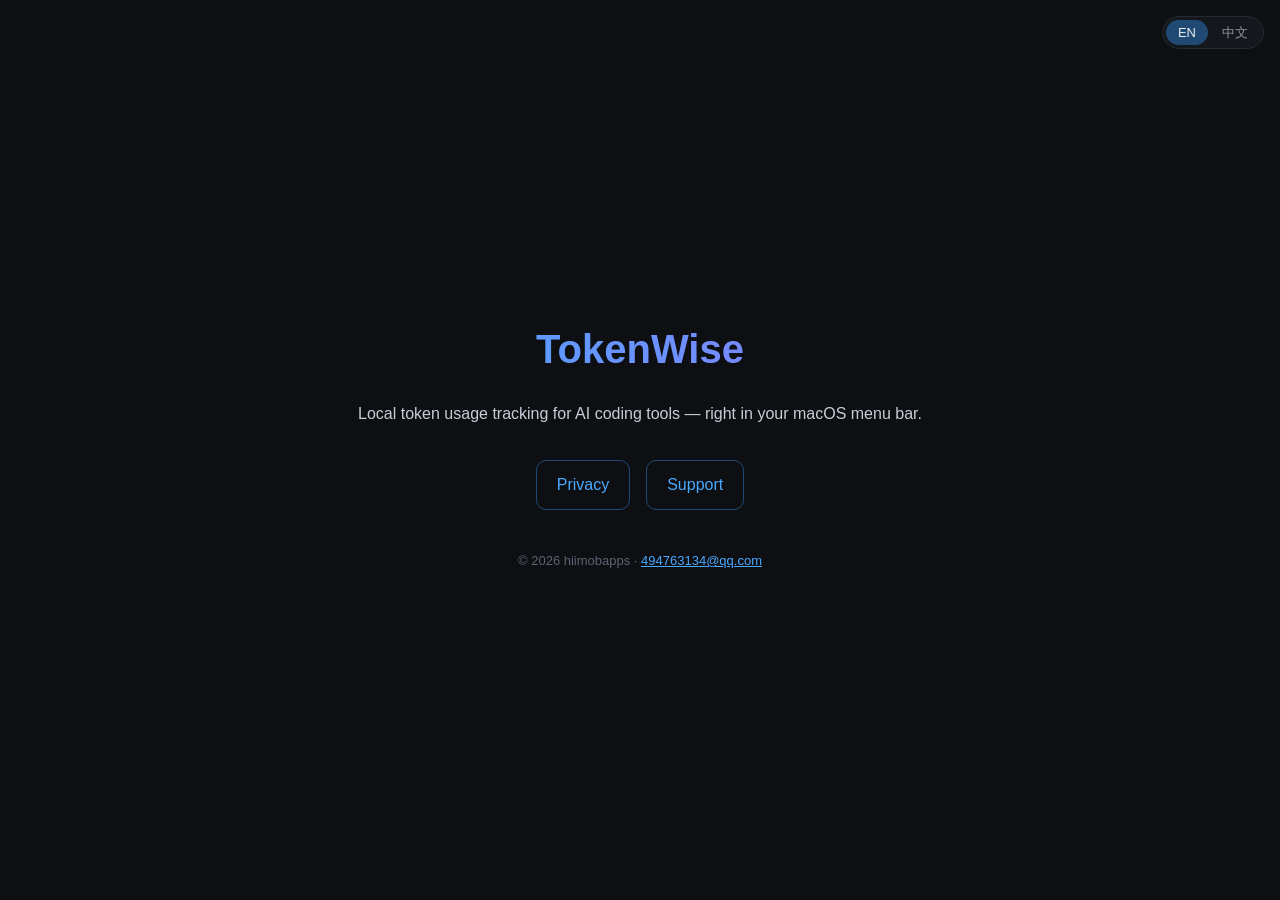
==== index.html @ 16d8dbb7 "Initial site: TokenWise landing, privacy & support (EN default, zh/en toggle) Static pages with a cl" ====
<!doctype html>
<html lang="en" data-lang="en">
<head>
<meta charset="utf-8">
<meta name="viewport" content="width=device-width, initial-scale=1">
<title>TokenWise</title>
<style>
:root{color-scheme:dark}
*{box-sizing:border-box}
body{margin:0;background:#0d0f12;color:#e6eaf0;font:16px/1.75 -apple-system,BlinkMacSystemFont,"PingFang SC","Segoe UI",Roboto,sans-serif;min-height:100vh;display:flex;align-items:center;justify-content:center}
.wrap{max-width:640px;padding:48px 24px;text-align:center}
h1{font-size:40px;margin:0 0 8px;background:linear-gradient(90deg,#4aa8ff,#8a7cff);-webkit-background-clip:text;background-clip:text;color:transparent}
p{color:#c7ced8}
.links{margin:32px 0 0;display:flex;gap:16px;justify-content:center;flex-wrap:wrap}
.links a{color:#4aa8ff;text-decoration:none;border:1px solid #204a73;border-radius:10px;padding:10px 20px}
.muted{margin-top:40px;color:#5b6472;font-size:13px}
a{color:#4aa8ff}
/* language switcher */
.langsw{position:fixed;top:16px;right:16px;display:flex;gap:2px;background:#14171c;border:1px solid #262b33;border-radius:999px;padding:3px;z-index:10}
.langsw button{appearance:none;-webkit-appearance:none;border:0;background:transparent;color:#8a94a3;font:inherit;font-size:13px;line-height:1;padding:6px 12px;border-radius:999px;cursor:pointer}
html[data-lang="en"] .lang-en,html[data-lang="zh"] .lang-zh{background:#204a73;color:#e6eaf0}
html[data-lang="en"] [data-lang-block="zh"],html[data-lang="zh"] [data-lang-block="en"]{display:none}
</style>
<script>try{var l=localStorage.getItem('tw-lang');if(l==='en'||l==='zh'){var e=document.documentElement;e.setAttribute('data-lang',l);e.setAttribute('lang',l==='zh'?'zh-CN':'en');var t=e.getAttribute(l==='zh'?'data-title-zh':'data-title-en');if(t)document.title=t;}}catch(e){}</script>
</head>
<body>
<div class="langsw" role="group" aria-label="Language / 语言">
<button type="button" class="lang-en" data-set-lang="en" aria-pressed="true">EN</button>
<button type="button" class="lang-zh" data-set-lang="zh" aria-pressed="false">中文</button>
</div>
<div class="wrap">
<h1>TokenWise</h1>

<div data-lang-block="en">
<p>Local token usage tracking for AI coding tools — right in your macOS menu bar.</p>
<div class="links">
<a href="privacy.html">Privacy</a>
<a href="support.html">Support</a>
</div>
</div>

<div data-lang-block="zh">
<p>本地统计 Claude Code / Codex / OpenCode / Gemini 的 token 用量，常驻菜单栏。隐私优先，绝不上传。</p>
<div class="links">
<a href="privacy.html">隐私政策</a>
<a href="support.html">支持</a>
</div>
</div>

<p class="muted">© 2026 hiimobapps · <a href="mailto:494763134@qq.com">494763134@qq.com</a></p>
</div>
<script>
(function(){
  var doc=document.documentElement;
  function apply(l,save){
    doc.setAttribute('data-lang',l);
    doc.setAttribute('lang',l==='zh'?'zh-CN':'en');
    var t=doc.getAttribute(l==='zh'?'data-title-zh':'data-title-en');
    if(t)document.title=t;
    var b=document.querySelectorAll('[data-set-lang]');
    for(var i=0;i<b.length;i++)b[i].setAttribute('aria-pressed',b[i].getAttribute('data-set-lang')===l?'true':'false');
    if(save){try{localStorage.setItem('tw-lang',l);}catch(e){}}
  }
  var b=document.querySelectorAll('[data-set-lang]');
  for(var i=0;i<b.length;i++)(function(x){x.addEventListener('click',function(){apply(x.getAttribute('data-set-lang'),true);});})(b[i]);
  apply(doc.getAttribute('data-lang')||'en',false);
})();
</script>
</body></html>
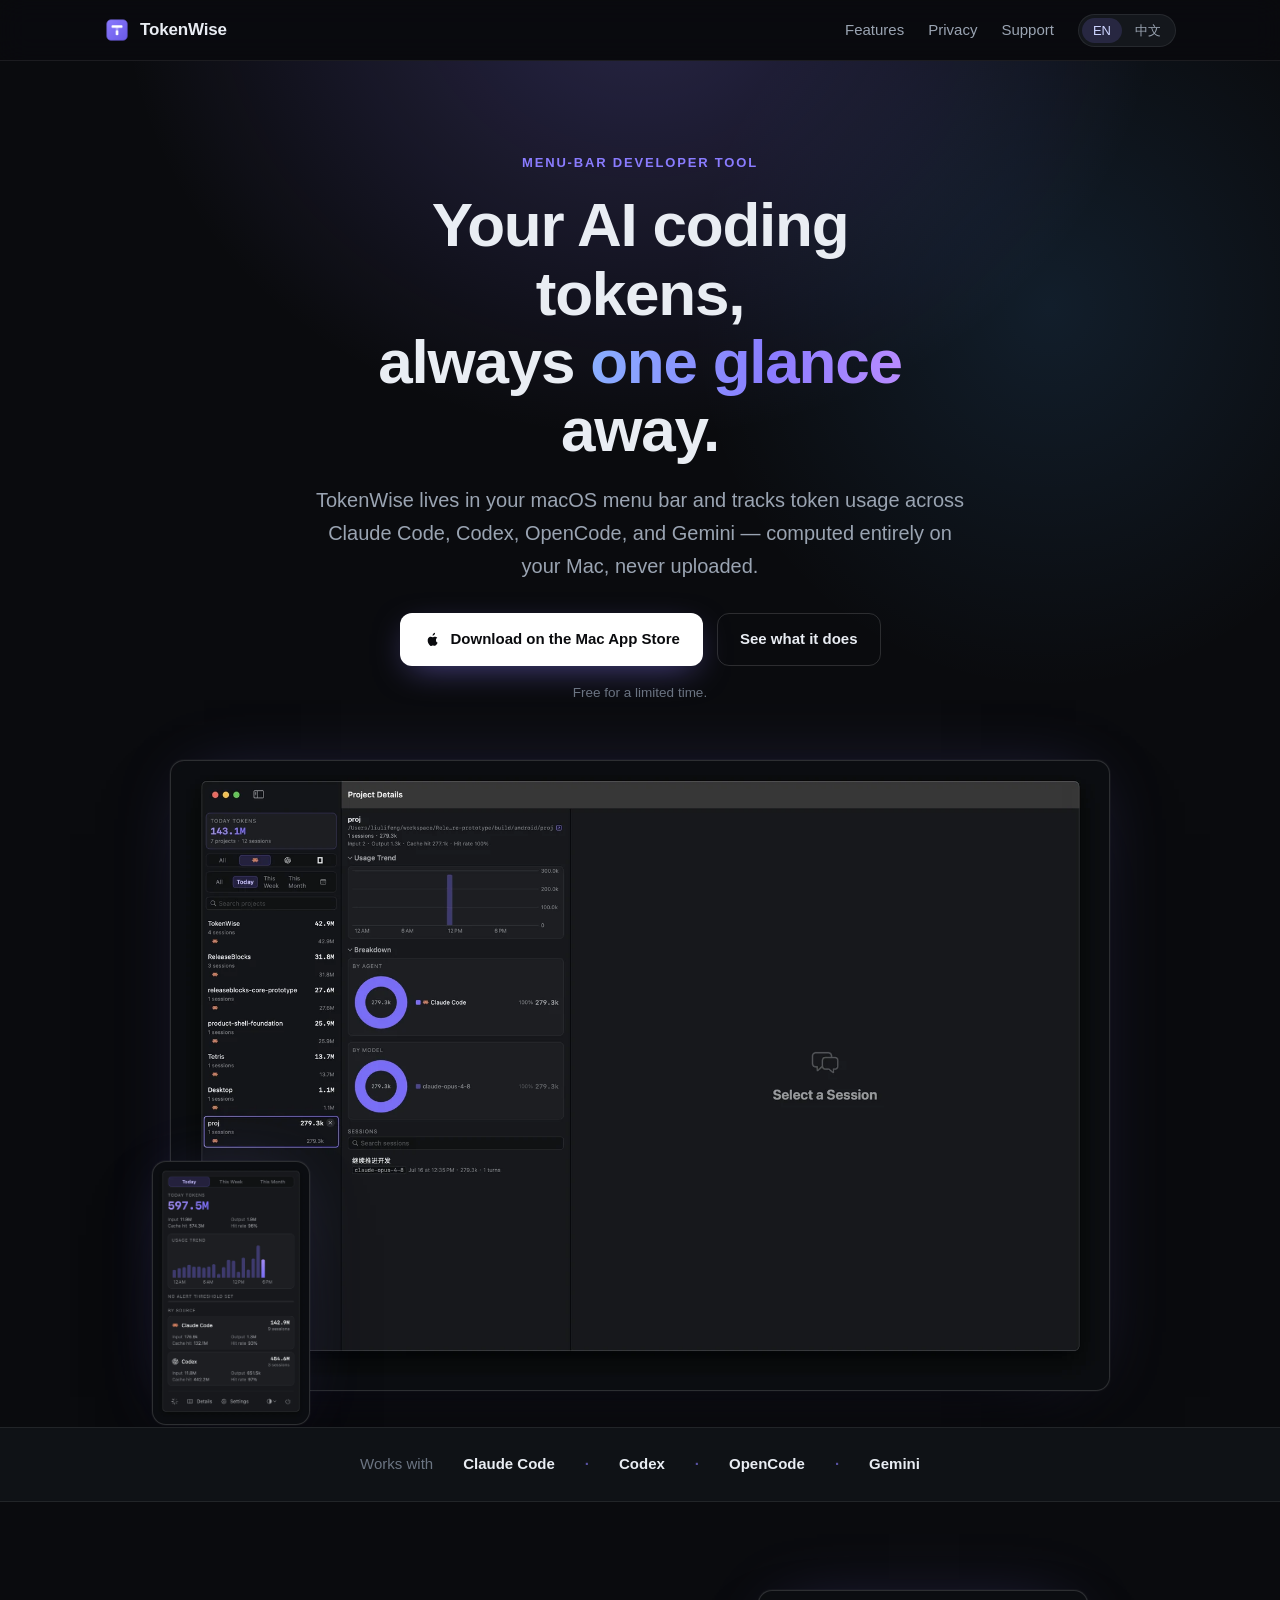
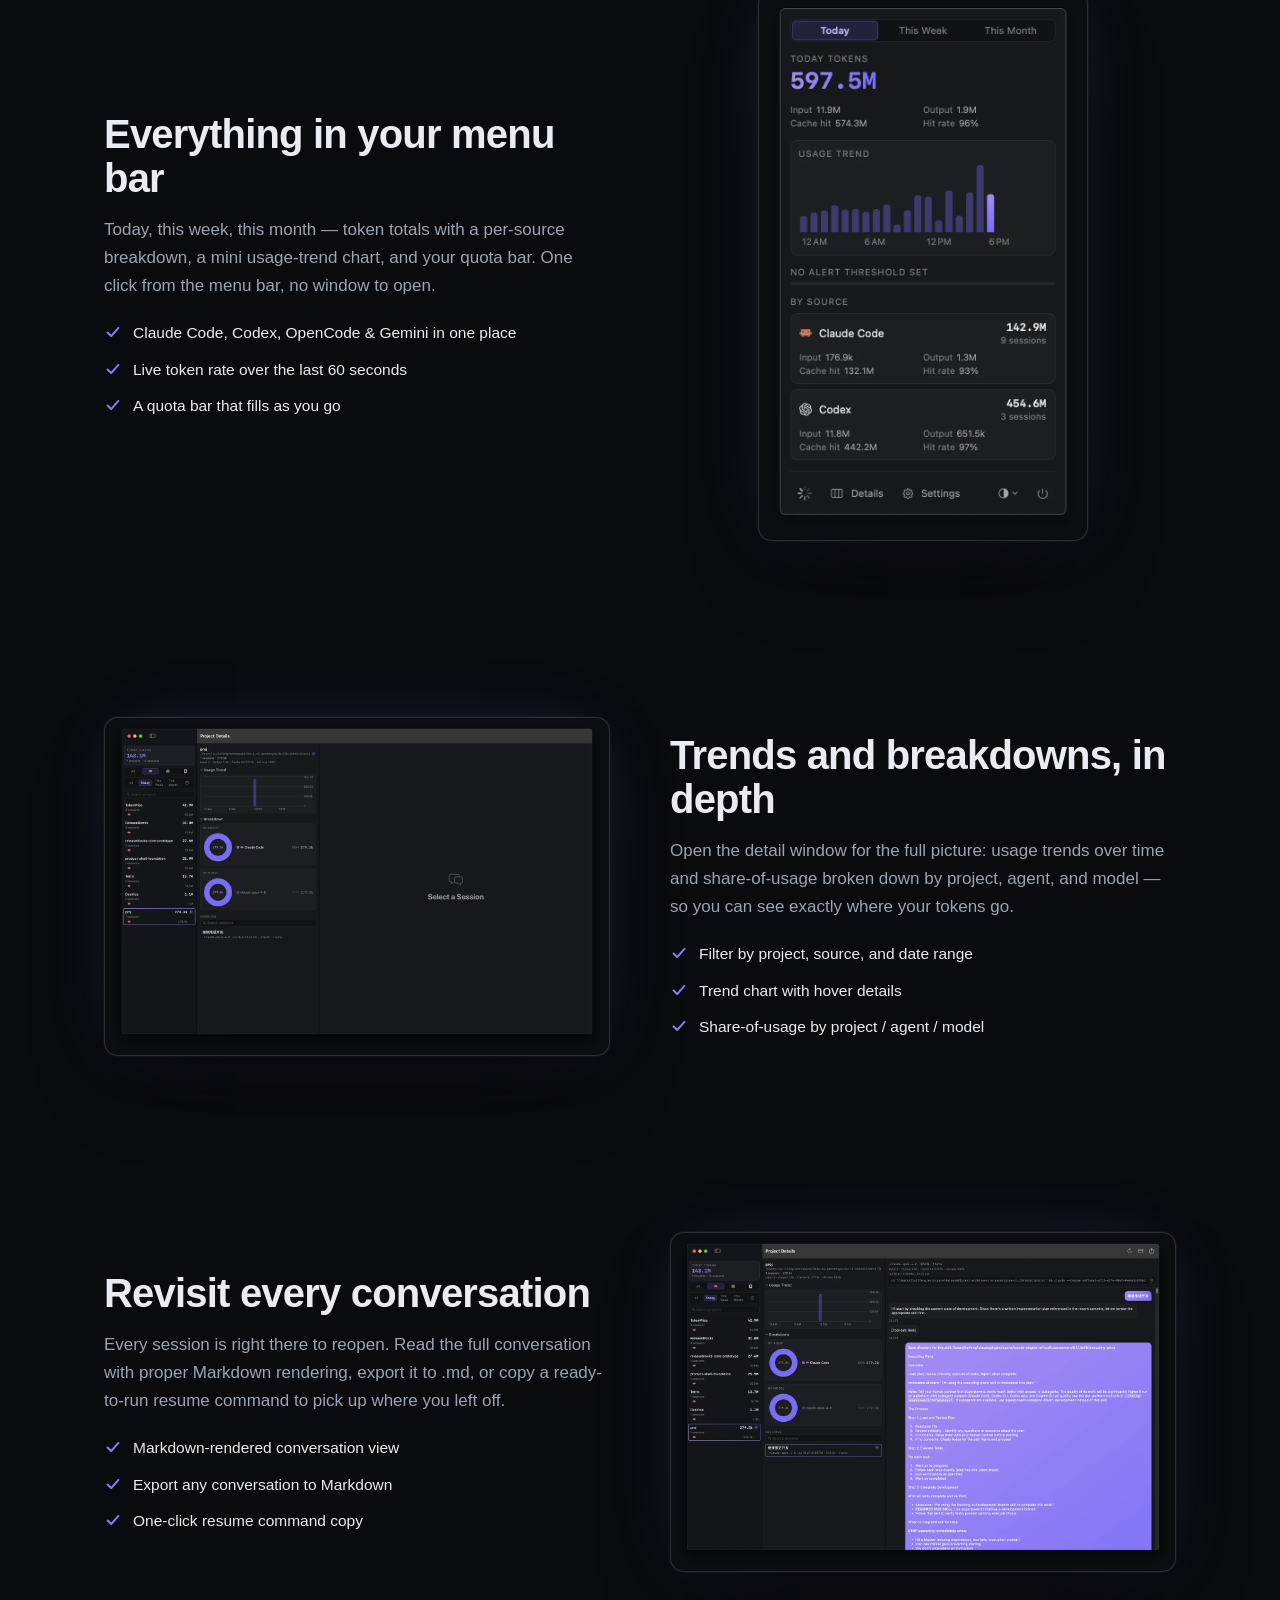
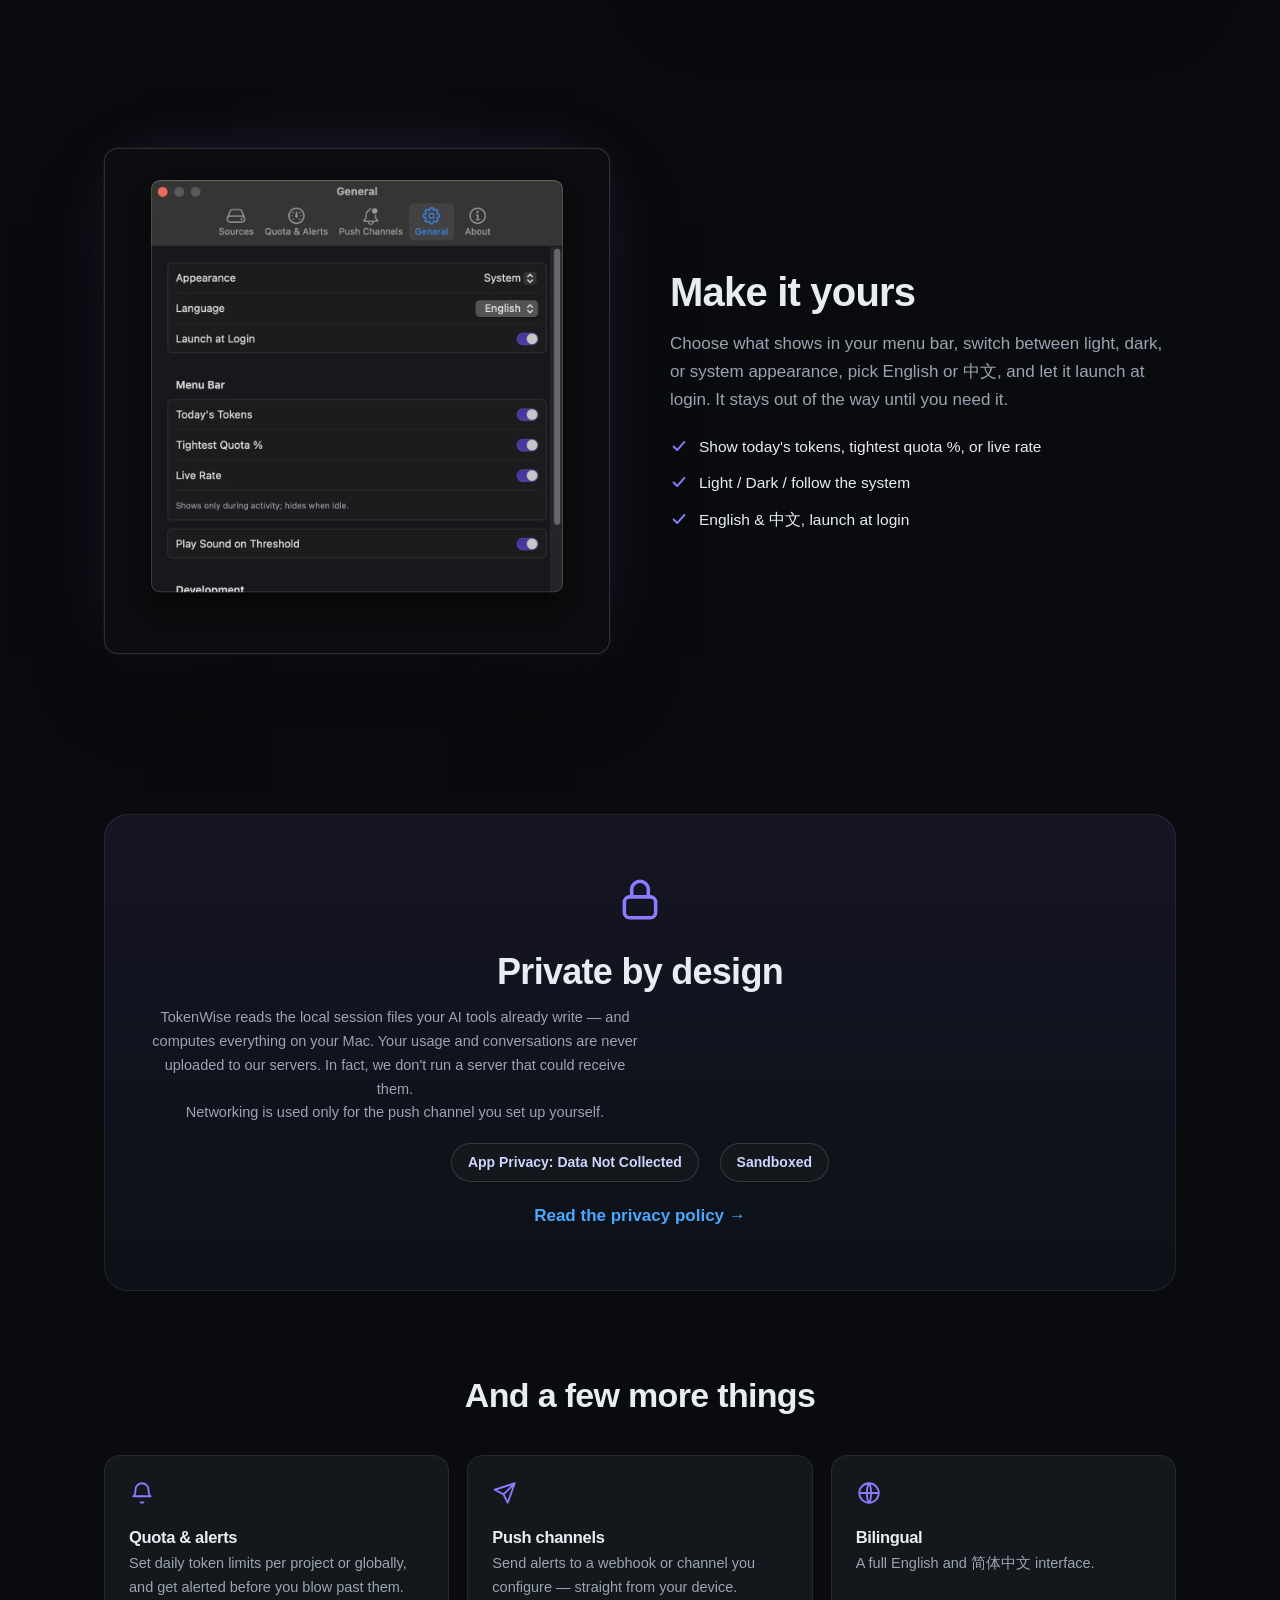
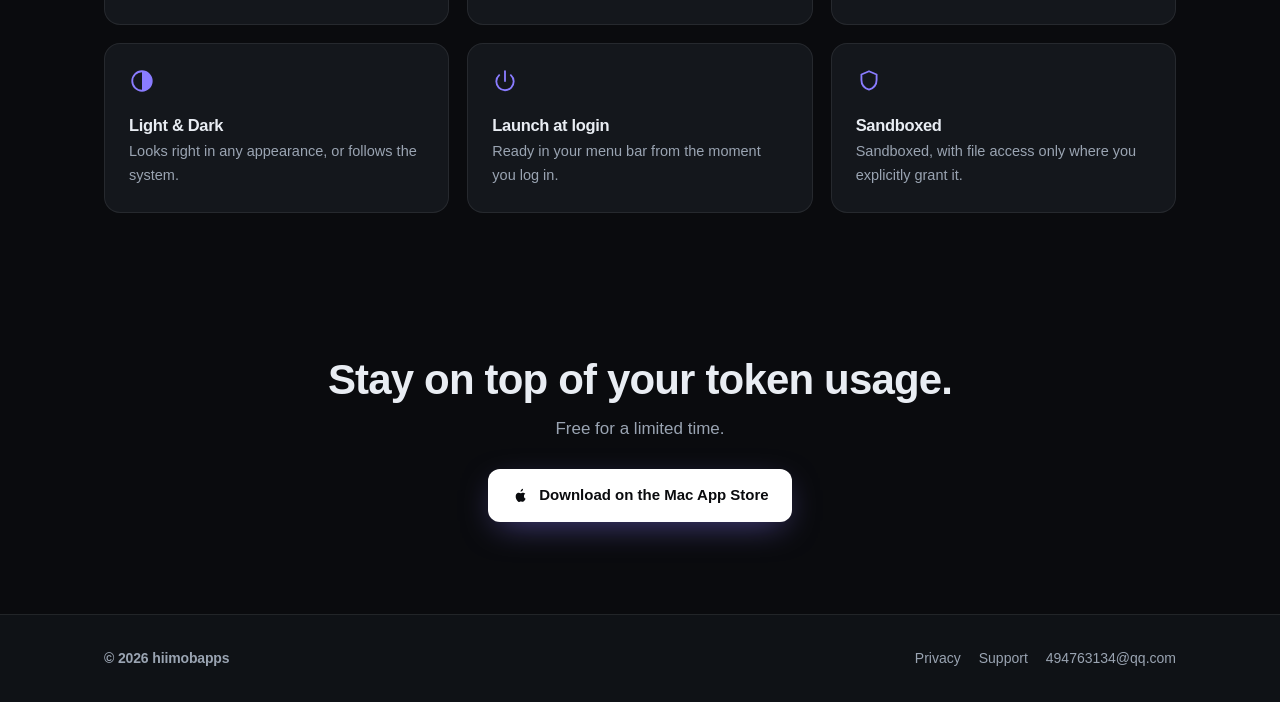
==== commit 5030b910: "Rebuild as a full product landing page - index.html: premium dark landing — hero with framed real sc" ====
--- a/index.html
+++ b/index.html
@@ -1,69 +1,220 @@
 <!doctype html>
-<html lang="en" data-lang="en">
+<html lang="en" data-lang="en"
+  data-title-en="TokenWise — AI coding token usage, in your menu bar"
+  data-title-zh="TokenWise — 菜单栏里的 AI 编程用量统计">
 <head>
 <meta charset="utf-8">
 <meta name="viewport" content="width=device-width, initial-scale=1">
-<title>TokenWise</title>
-<style>
-:root{color-scheme:dark}
-*{box-sizing:border-box}
-body{margin:0;background:#0d0f12;color:#e6eaf0;font:16px/1.75 -apple-system,BlinkMacSystemFont,"PingFang SC","Segoe UI",Roboto,sans-serif;min-height:100vh;display:flex;align-items:center;justify-content:center}
-.wrap{max-width:640px;padding:48px 24px;text-align:center}
-h1{font-size:40px;margin:0 0 8px;background:linear-gradient(90deg,#4aa8ff,#8a7cff);-webkit-background-clip:text;background-clip:text;color:transparent}
-p{color:#c7ced8}
-.links{margin:32px 0 0;display:flex;gap:16px;justify-content:center;flex-wrap:wrap}
-.links a{color:#4aa8ff;text-decoration:none;border:1px solid #204a73;border-radius:10px;padding:10px 20px}
-.muted{margin-top:40px;color:#5b6472;font-size:13px}
-a{color:#4aa8ff}
-/* language switcher */
-.langsw{position:fixed;top:16px;right:16px;display:flex;gap:2px;background:#14171c;border:1px solid #262b33;border-radius:999px;padding:3px;z-index:10}
-.langsw button{appearance:none;-webkit-appearance:none;border:0;background:transparent;color:#8a94a3;font:inherit;font-size:13px;line-height:1;padding:6px 12px;border-radius:999px;cursor:pointer}
-html[data-lang="en"] .lang-en,html[data-lang="zh"] .lang-zh{background:#204a73;color:#e6eaf0}
-html[data-lang="en"] [data-lang-block="zh"],html[data-lang="zh"] [data-lang-block="en"]{display:none}
-</style>
+<title>TokenWise — AI coding token usage, in your menu bar</title>
+<meta name="description" content="TokenWise is a macOS menu-bar tool that tracks token usage across Claude Code, Codex, OpenCode, and Gemini — computed locally, never uploaded.">
+<link rel="icon" href="assets/favicon.png" type="image/png">
+<meta property="og:type" content="website">
+<meta property="og:title" content="TokenWise — AI coding token usage, in your menu bar">
+<meta property="og:description" content="Track token usage across Claude Code, Codex, OpenCode & Gemini, right in your macOS menu bar. Computed locally, never uploaded.">
+<meta property="og:url" content="https://glzlaohuai.github.io/tokenwise-site/">
+<meta property="og:image" content="https://glzlaohuai.github.io/tokenwise-site/assets/og.png">
+<meta name="twitter:card" content="summary_large_image">
+<link rel="stylesheet" href="assets/styles.css">
 <script>try{var l=localStorage.getItem('tw-lang');if(l==='en'||l==='zh'){var e=document.documentElement;e.setAttribute('data-lang',l);e.setAttribute('lang',l==='zh'?'zh-CN':'en');var t=e.getAttribute(l==='zh'?'data-title-zh':'data-title-en');if(t)document.title=t;}}catch(e){}</script>
 </head>
 <body>
-<div class="langsw" role="group" aria-label="Language / 语言">
-<button type="button" class="lang-en" data-set-lang="en" aria-pressed="true">EN</button>
-<button type="button" class="lang-zh" data-set-lang="zh" aria-pressed="false">中文</button>
-</div>
-<div class="wrap">
-<h1>TokenWise</h1>
-
-<div data-lang-block="en">
-<p>Local token usage tracking for AI coding tools — right in your macOS menu bar.</p>
-<div class="links">
-<a href="privacy.html">Privacy</a>
-<a href="support.html">Support</a>
-</div>
-</div>
-
-<div data-lang-block="zh">
-<p>本地统计 Claude Code / Codex / OpenCode / Gemini 的 token 用量，常驻菜单栏。隐私优先，绝不上传。</p>
-<div class="links">
-<a href="privacy.html">隐私政策</a>
-<a href="support.html">支持</a>
-</div>
-</div>
-
-<p class="muted">© 2026 hiimobapps · <a href="mailto:494763134@qq.com">494763134@qq.com</a></p>
-</div>
-<script>
-(function(){
-  var doc=document.documentElement;
-  function apply(l,save){
-    doc.setAttribute('data-lang',l);
-    doc.setAttribute('lang',l==='zh'?'zh-CN':'en');
-    var t=doc.getAttribute(l==='zh'?'data-title-zh':'data-title-en');
-    if(t)document.title=t;
-    var b=document.querySelectorAll('[data-set-lang]');
-    for(var i=0;i<b.length;i++)b[i].setAttribute('aria-pressed',b[i].getAttribute('data-set-lang')===l?'true':'false');
-    if(save){try{localStorage.setItem('tw-lang',l);}catch(e){}}
-  }
-  var b=document.querySelectorAll('[data-set-lang]');
-  for(var i=0;i<b.length;i++)(function(x){x.addEventListener('click',function(){apply(x.getAttribute('data-set-lang'),true);});})(b[i]);
-  apply(doc.getAttribute('data-lang')||'en',false);
-})();
-</script>
-</body></html>
+
+<!-- ===== nav ===== -->
+<nav class="nav"><div class="container">
+  <a class="brand" href="./"><img src="assets/icon.png" alt="TokenWise">TokenWise</a>
+  <div class="nav-links">
+    <a class="hide-sm" href="#features"><span data-lang-block="en">Features</span><span data-lang-block="zh">功能</span></a>
+    <a class="hide-sm" href="privacy.html"><span data-lang-block="en">Privacy</span><span data-lang-block="zh">隐私</span></a>
+    <a class="hide-sm" href="support.html"><span data-lang-block="en">Support</span><span data-lang-block="zh">支持</span></a>
+    <div class="langsw" role="group" aria-label="Language / 语言">
+      <button type="button" class="lang-en" data-set-lang="en" aria-pressed="true">EN</button>
+      <button type="button" class="lang-zh" data-set-lang="zh" aria-pressed="false">中文</button>
+    </div>
+  </div>
+</div></nav>
+
+<!-- ===== hero ===== -->
+<header class="hero">
+  <div class="glow"></div>
+  <div class="container">
+    <p class="eyebrow"><span data-lang-block="en">Menu-bar developer tool</span><span data-lang-block="zh">菜单栏开发者工具</span></p>
+    <h1>
+      <span data-lang-block="en">Your AI coding tokens,<br>always <span class="gradient">one glance</span> away.</span>
+      <span data-lang-block="zh">AI 编程用量，<br>菜单栏<span class="gradient">一眼</span>掌握。</span>
+    </h1>
+    <p class="sub">
+      <span data-lang-block="en">TokenWise lives in your macOS menu bar and tracks token usage across Claude Code, Codex, OpenCode, and Gemini — computed entirely on your Mac, never uploaded.</span>
+      <span data-lang-block="zh">TokenWise 常驻 macOS 菜单栏，统计 Claude Code、Codex、OpenCode、Gemini 的 token 用量——全部在本机计算，绝不上传。</span>
+    </p>
+    <div class="cta">
+      <!-- TODO: replace idXXXXXXXXXX with the real Mac App Store id after launch -->
+      <a class="btn btn-appstore" href="https://apps.apple.com/app/idXXXXXXXXXX">
+        <svg viewBox="0 0 24 24" fill="currentColor" aria-hidden="true"><path d="M16.36 12.9c.02 2.3 2.02 3.06 2.04 3.07-.02.05-.32 1.1-1.06 2.18-.64.94-1.31 1.87-2.35 1.89-1.03.02-1.36-.61-2.54-.61-1.18 0-1.55.59-2.52.63-1.01.04-1.78-1.01-2.42-1.95-1.32-1.9-2.33-5.38-.97-7.73.67-1.17 1.87-1.91 3.17-1.93.99-.02 1.93.67 2.54.67.6 0 1.75-.83 2.95-.71.5.02 1.91.2 2.81 1.52-.07.05-1.68.98-1.66 2.93M14.44 6.03c.54-.65.9-1.56.8-2.46-.78.03-1.72.52-2.28 1.17-.5.57-.94 1.5-.82 2.38.87.07 1.76-.44 2.3-1.09"/></svg>
+        <span data-lang-block="en">Download on the Mac App Store</span><span data-lang-block="zh">在 Mac App Store 下载</span>
+      </a>
+      <a class="btn btn-ghost" href="#features"><span data-lang-block="en">See what it does</span><span data-lang-block="zh">看看能做什么</span></a>
+    </div>
+    <p class="note"><span data-lang-block="en">Free for a limited time.</span><span data-lang-block="zh">现在限时免费。</span></p>
+  </div>
+  <div class="container">
+    <div class="hero-visual reveal">
+      <div class="shot shot-analysis" data-shot="analysis" role="img" aria-label="TokenWise detail window"></div>
+      <div class="shot shot-overview" data-shot="overview" role="img" aria-label="TokenWise menu-bar overview"></div>
+    </div>
+  </div>
+</header>
+
+<!-- ===== sources strip ===== -->
+<section class="sources"><div class="container">
+  <span class="lead"><span data-lang-block="en">Works with</span><span data-lang-block="zh">已支持</span></span>
+  <b>Claude Code</b><span class="dot">·</span><b>Codex</b><span class="dot">·</span><b>OpenCode</b><span class="dot">·</span><b>Gemini</b>
+</div></section>
+
+<!-- ===== feature 1: overview ===== -->
+<section class="feature" id="features"><div class="container"><div class="row reveal">
+  <div class="copy">
+    <h2><span data-lang-block="en">Everything in your menu bar</span><span data-lang-block="zh">一眼看清 AI 编程用量</span></h2>
+    <p class="lead">
+      <span data-lang-block="en">Today, this week, this month — token totals with a per-source breakdown, a mini usage-trend chart, and your quota bar. One click from the menu bar, no window to open.</span>
+      <span data-lang-block="zh">今日 / 本周 / 本月 token 用量，按来源拆分，用量趋势迷你图和额度进度条——点一下菜单栏就看到，不必开窗、不打断心流。</span>
+    </p>
+    <ul>
+      <li><svg viewBox="0 0 20 20" fill="none" stroke="currentColor" stroke-width="2.2" stroke-linecap="round" stroke-linejoin="round"><path d="M4 10.5l4 4 8-9"/></svg><span data-lang-block="en">Claude Code, Codex, OpenCode &amp; Gemini in one place</span><span data-lang-block="zh">Claude Code、Codex、OpenCode、Gemini 汇总一处</span></li>
+      <li><svg viewBox="0 0 20 20" fill="none" stroke="currentColor" stroke-width="2.2" stroke-linecap="round" stroke-linejoin="round"><path d="M4 10.5l4 4 8-9"/></svg><span data-lang-block="en">Live token rate over the last 60 seconds</span><span data-lang-block="zh">最近 60 秒的实时 token 速率</span></li>
+      <li><svg viewBox="0 0 20 20" fill="none" stroke="currentColor" stroke-width="2.2" stroke-linecap="round" stroke-linejoin="round"><path d="M4 10.5l4 4 8-9"/></svg><span data-lang-block="en">A quota bar that fills as you go</span><span data-lang-block="zh">额度进度条随用量实时推进</span></li>
+    </ul>
+  </div>
+  <div class="figure"><div class="figure--narrow"><div class="shot" data-shot="overview" role="img" aria-label="TokenWise menu-bar overview"></div></div></div>
+</div></div></section>
+
+<!-- ===== feature 2: analysis ===== -->
+<section class="feature rev"><div class="container"><div class="row reveal">
+  <div class="copy">
+    <h2><span data-lang-block="en">Trends and breakdowns, in depth</span><span data-lang-block="zh">趋势与占比，深度分析</span></h2>
+    <p class="lead">
+      <span data-lang-block="en">Open the detail window for the full picture: usage trends over time and share-of-usage broken down by project, agent, and model — so you can see exactly where your tokens go.</span>
+      <span data-lang-block="zh">打开明细窗口看全貌：随时间的用量趋势，以及按项目、agent、模型拆分的占比——token 花在哪里一清二楚。</span>
+    </p>
+    <ul>
+      <li><svg viewBox="0 0 20 20" fill="none" stroke="currentColor" stroke-width="2.2" stroke-linecap="round" stroke-linejoin="round"><path d="M4 10.5l4 4 8-9"/></svg><span data-lang-block="en">Filter by project, source, and date range</span><span data-lang-block="zh">按项目、来源、日期区间筛选</span></li>
+      <li><svg viewBox="0 0 20 20" fill="none" stroke="currentColor" stroke-width="2.2" stroke-linecap="round" stroke-linejoin="round"><path d="M4 10.5l4 4 8-9"/></svg><span data-lang-block="en">Trend chart with hover details</span><span data-lang-block="zh">趋势图支持悬停查看细节</span></li>
+      <li><svg viewBox="0 0 20 20" fill="none" stroke="currentColor" stroke-width="2.2" stroke-linecap="round" stroke-linejoin="round"><path d="M4 10.5l4 4 8-9"/></svg><span data-lang-block="en">Share-of-usage by project / agent / model</span><span data-lang-block="zh">按项目 / agent / 模型看占比</span></li>
+    </ul>
+  </div>
+  <div class="figure"><div class="shot" data-shot="analysis" role="img" aria-label="TokenWise analysis view"></div></div>
+</div></div></section>
+
+<!-- ===== feature 3: conversations ===== -->
+<section class="feature"><div class="container"><div class="row reveal">
+  <div class="copy">
+    <h2><span data-lang-block="en">Revisit every conversation</span><span data-lang-block="zh">回看每一次对话</span></h2>
+    <p class="lead">
+      <span data-lang-block="en">Every session is right there to reopen. Read the full conversation with proper Markdown rendering, export it to .md, or copy a ready-to-run resume command to pick up where you left off.</span>
+      <span data-lang-block="zh">每一次会话都能重新打开：Markdown 完整渲染的对话正文，可导出 .md，或一键复制 resume 命令，回到中断处继续。</span>
+    </p>
+    <ul>
+      <li><svg viewBox="0 0 20 20" fill="none" stroke="currentColor" stroke-width="2.2" stroke-linecap="round" stroke-linejoin="round"><path d="M4 10.5l4 4 8-9"/></svg><span data-lang-block="en">Markdown-rendered conversation view</span><span data-lang-block="zh">Markdown 渲染的对话视图</span></li>
+      <li><svg viewBox="0 0 20 20" fill="none" stroke="currentColor" stroke-width="2.2" stroke-linecap="round" stroke-linejoin="round"><path d="M4 10.5l4 4 8-9"/></svg><span data-lang-block="en">Export any conversation to Markdown</span><span data-lang-block="zh">任意对话导出为 Markdown</span></li>
+      <li><svg viewBox="0 0 20 20" fill="none" stroke="currentColor" stroke-width="2.2" stroke-linecap="round" stroke-linejoin="round"><path d="M4 10.5l4 4 8-9"/></svg><span data-lang-block="en">One-click resume command copy</span><span data-lang-block="zh">一键复制 resume 命令</span></li>
+    </ul>
+  </div>
+  <div class="figure"><div class="shot" data-shot="conversations" role="img" aria-label="TokenWise conversation viewer"></div></div>
+</div></div></section>
+
+<!-- ===== feature 4: customize ===== -->
+<section class="feature rev"><div class="container"><div class="row reveal">
+  <div class="copy">
+    <h2><span data-lang-block="en">Make it yours</span><span data-lang-block="zh">菜单栏，随你定制</span></h2>
+    <p class="lead">
+      <span data-lang-block="en">Choose what shows in your menu bar, switch between light, dark, or system appearance, pick English or 中文, and let it launch at login. It stays out of the way until you need it.</span>
+      <span data-lang-block="zh">自定义菜单栏显示内容，深色 / 浅色 / 跟随系统随意切换，中英双语，支持开机自启——不需要时安静待命。</span>
+    </p>
+    <ul>
+      <li><svg viewBox="0 0 20 20" fill="none" stroke="currentColor" stroke-width="2.2" stroke-linecap="round" stroke-linejoin="round"><path d="M4 10.5l4 4 8-9"/></svg><span data-lang-block="en">Show today's tokens, tightest quota %, or live rate</span><span data-lang-block="zh">菜单栏可显示今日 token、最紧额度 %、实时速率</span></li>
+      <li><svg viewBox="0 0 20 20" fill="none" stroke="currentColor" stroke-width="2.2" stroke-linecap="round" stroke-linejoin="round"><path d="M4 10.5l4 4 8-9"/></svg><span data-lang-block="en">Light / Dark / follow the system</span><span data-lang-block="zh">深色 / 浅色 / 跟随系统</span></li>
+      <li><svg viewBox="0 0 20 20" fill="none" stroke="currentColor" stroke-width="2.2" stroke-linecap="round" stroke-linejoin="round"><path d="M4 10.5l4 4 8-9"/></svg><span data-lang-block="en">English &amp; 中文, launch at login</span><span data-lang-block="zh">中英双语，开机自启</span></li>
+    </ul>
+  </div>
+  <div class="figure"><div class="shot" data-shot="settings" role="img" aria-label="TokenWise settings"></div></div>
+</div></div></section>
+
+<!-- ===== privacy band ===== -->
+<section class="privacy"><div class="container"><div class="card reveal">
+  <svg class="lock" viewBox="0 0 24 24" fill="none" stroke="currentColor" stroke-width="1.7"><rect x="4.5" y="10.5" width="15" height="10" rx="2.5"/><path d="M8 10.5V7a4 4 0 0 1 8 0v3.5"/></svg>
+  <h2><span data-lang-block="en">Private by design</span><span data-lang-block="zh">隐私优先，数据不出本机</span></h2>
+  <p>
+    <span data-lang-block="en">TokenWise reads the local session files your AI tools already write — and computes everything on your Mac. Your usage and conversations are never uploaded to our servers. In fact, we don't run a server that could receive them.</span>
+    <span data-lang-block="zh">TokenWise 读取 AI 工具本就写在本机的会话文件，并在你的 Mac 上完成全部计算。你的用量与对话绝不上传到我们的服务器——事实上，我们根本没有能接收它们的服务器。</span>
+  </p>
+  <p>
+    <span data-lang-block="en">Networking is used only for the push channel you set up yourself.</span>
+    <span data-lang-block="zh">网络仅用于你自己配置的推送渠道。</span>
+  </p>
+  <div>
+    <span class="pill"><span data-lang-block="en">App Privacy: Data Not Collected</span><span data-lang-block="zh">App 隐私标签：不收集数据</span></span>
+    <span class="pill"><span data-lang-block="en">Sandboxed</span><span data-lang-block="zh">沙盒运行</span></span>
+  </div>
+  <a class="more-link" href="privacy.html"><span data-lang-block="en">Read the privacy policy →</span><span data-lang-block="zh">查看隐私政策 →</span></a>
+</div></div></section>
+
+<!-- ===== more features grid ===== -->
+<section class="more"><div class="container">
+  <h2 class="reveal"><span data-lang-block="en">And a few more things</span><span data-lang-block="zh">还有这些</span></h2>
+  <div class="grid reveal">
+    <div class="card">
+      <svg class="ic" viewBox="0 0 24 24" fill="none" stroke="currentColor" stroke-width="1.7" stroke-linejoin="round"><path d="M6 9a6 6 0 1 1 12 0c0 5 2 6 2 6H4s2-1 2-6"/><path d="M10.4 20a1.8 1.8 0 0 0 3.2 0"/></svg>
+      <h3><span data-lang-block="en">Quota &amp; alerts</span><span data-lang-block="zh">额度与预警</span></h3>
+      <p><span data-lang-block="en">Set daily token limits per project or globally, and get alerted before you blow past them.</span><span data-lang-block="zh">为项目或全局设置每日 token 上限，接近或超限及时提醒。</span></p>
+    </div>
+    <div class="card">
+      <svg class="ic" viewBox="0 0 24 24" fill="none" stroke="currentColor" stroke-width="1.7" stroke-linejoin="round"><path d="M21 3L10.5 13.5M21 3l-6.5 18-4-8-8-4L21 3z"/></svg>
+      <h3><span data-lang-block="en">Push channels</span><span data-lang-block="zh">推送渠道</span></h3>
+      <p><span data-lang-block="en">Send alerts to a webhook or channel you configure — straight from your device.</span><span data-lang-block="zh">把预警推送到你自己配置的 webhook 或渠道，直接从本机发出。</span></p>
+    </div>
+    <div class="card">
+      <svg class="ic" viewBox="0 0 24 24" fill="none" stroke="currentColor" stroke-width="1.7"><circle cx="12" cy="12" r="9"/><path d="M3 12h18M12 3c2.5 2.6 2.5 15.4 0 18M12 3c-2.5 2.6-2.5 15.4 0 18"/></svg>
+      <h3><span data-lang-block="en">Bilingual</span><span data-lang-block="zh">中英双语</span></h3>
+      <p><span data-lang-block="en">A full English and 简体中文 interface.</span><span data-lang-block="zh">完整的英文与简体中文界面。</span></p>
+    </div>
+    <div class="card">
+      <svg class="ic" viewBox="0 0 24 24" fill="none" stroke="currentColor" stroke-width="1.7"><circle cx="12" cy="12" r="9"/><path d="M12 3v18a9 9 0 0 0 0-18z" fill="currentColor" stroke="none"/></svg>
+      <h3><span data-lang-block="en">Light &amp; Dark</span><span data-lang-block="zh">深色浅色</span></h3>
+      <p><span data-lang-block="en">Looks right in any appearance, or follows the system.</span><span data-lang-block="zh">深浅色皆宜，也可跟随系统。</span></p>
+    </div>
+    <div class="card">
+      <svg class="ic" viewBox="0 0 24 24" fill="none" stroke="currentColor" stroke-width="1.7" stroke-linecap="round"><path d="M12 3v9"/><path d="M6.6 6.6a8 8 0 1 0 10.8 0"/></svg>
+      <h3><span data-lang-block="en">Launch at login</span><span data-lang-block="zh">开机自启</span></h3>
+      <p><span data-lang-block="en">Ready in your menu bar from the moment you log in.</span><span data-lang-block="zh">登录即常驻菜单栏，随时待命。</span></p>
+    </div>
+    <div class="card">
+      <svg class="ic" viewBox="0 0 24 24" fill="none" stroke="currentColor" stroke-width="1.7" stroke-linejoin="round"><path d="M12 3l7 3v5c0 4.5-3 7.6-7 9-4-1.4-7-4.5-7-9V6l7-3z"/></svg>
+      <h3><span data-lang-block="en">Sandboxed</span><span data-lang-block="zh">沙盒安全</span></h3>
+      <p><span data-lang-block="en">Sandboxed, with file access only where you explicitly grant it.</span><span data-lang-block="zh">沙盒运行，文件访问仅限你显式授权之处。</span></p>
+    </div>
+  </div>
+</div></section>
+
+<!-- ===== final cta ===== -->
+<section class="final"><div class="container reveal">
+  <h2><span data-lang-block="en">Stay on top of your token usage.</span><span data-lang-block="zh">把 token 用量，握在手里。</span></h2>
+  <p><span data-lang-block="en">Free for a limited time.</span><span data-lang-block="zh">现在限时免费。</span></p>
+  <!-- TODO: replace idXXXXXXXXXX with the real Mac App Store id after launch -->
+  <a class="btn btn-appstore" href="https://apps.apple.com/app/idXXXXXXXXXX">
+    <svg viewBox="0 0 24 24" fill="currentColor" aria-hidden="true"><path d="M16.36 12.9c.02 2.3 2.02 3.06 2.04 3.07-.02.05-.32 1.1-1.06 2.18-.64.94-1.31 1.87-2.35 1.89-1.03.02-1.36-.61-2.54-.61-1.18 0-1.55.59-2.52.63-1.01.04-1.78-1.01-2.42-1.95-1.32-1.9-2.33-5.38-.97-7.73.67-1.17 1.87-1.91 3.17-1.93.99-.02 1.93.67 2.54.67.6 0 1.75-.83 2.95-.71.5.02 1.91.2 2.81 1.52-.07.05-1.68.98-1.66 2.93M14.44 6.03c.54-.65.9-1.56.8-2.46-.78.03-1.72.52-2.28 1.17-.5.57-.94 1.5-.82 2.38.87.07 1.76-.44 2.3-1.09"/></svg>
+    <span data-lang-block="en">Download on the Mac App Store</span><span data-lang-block="zh">在 Mac App Store 下载</span>
+  </a>
+</div></section>
+
+<!-- ===== footer ===== -->
+<footer class="footer"><div class="container">
+  <span class="brand">© 2026 hiimobapps</span>
+  <div class="links">
+    <a href="privacy.html"><span data-lang-block="en">Privacy</span><span data-lang-block="zh">隐私</span></a>
+    <a href="support.html"><span data-lang-block="en">Support</span><span data-lang-block="zh">支持</span></a>
+    <a href="mailto:494763134@qq.com">494763134@qq.com</a>
+  </div>
+</div></footer>
+
+<script src="assets/app.js"></script>
+</body>
+</html>
--- a/assets/styles.css
+++ b/assets/styles.css
@@ -0,0 +1,147 @@
+/* ===== TokenWise site — shared design system ===== */
+:root{
+  color-scheme:dark;
+  --bg:#0a0b0e; --bg-elev:#0f1216; --surface:#14171c; --frame-bg:#0b0d10;
+  --border:rgba(255,255,255,.08); --border-strong:rgba(255,255,255,.14);
+  --text:#e9edf3; --muted:#9aa4b2; --faint:#6b7482;
+  --accent:#8a7cff; --accent-2:#4aa8ff; --accent-soft:rgba(138,124,255,.16);
+  --maxw:1120px;
+  --font:-apple-system,BlinkMacSystemFont,"SF Pro Display","PingFang SC","Segoe UI",Roboto,Helvetica,Arial,sans-serif;
+}
+*{box-sizing:border-box}
+html{scroll-behavior:smooth}
+body{margin:0;background:var(--bg);color:var(--text);font-family:var(--font);font-size:17px;line-height:1.65;-webkit-font-smoothing:antialiased;text-rendering:optimizeLegibility}
+a{color:var(--accent-2);text-decoration:none}
+img{max-width:100%;display:block}
+.container{max-width:var(--maxw);margin:0 auto;padding:0 24px}
+h1,h2,h3{letter-spacing:-.02em;line-height:1.1;margin:0}
+
+/* language show/hide — never mix */
+html[data-lang="en"] [data-lang-block="zh"],
+html[data-lang="zh"] [data-lang-block="en"]{display:none!important}
+
+/* ===== nav ===== */
+.nav{position:sticky;top:0;z-index:50;backdrop-filter:saturate(160%) blur(14px);-webkit-backdrop-filter:saturate(160%) blur(14px);background:rgba(10,11,14,.72);border-bottom:1px solid var(--border)}
+.nav .container{display:flex;align-items:center;gap:20px;height:60px}
+.brand{display:flex;align-items:center;gap:10px;font-weight:650;letter-spacing:-.01em;color:var(--text)}
+.brand img{width:26px;height:26px;border-radius:7px}
+.nav-links{margin-left:auto;display:flex;align-items:center;gap:24px}
+.nav-links a{color:var(--muted);font-size:15px}
+.nav-links a:hover{color:var(--text)}
+@media(max-width:720px){.nav-links a.hide-sm{display:none}}
+
+/* language switcher */
+.langsw{display:flex;gap:2px;background:var(--surface);border:1px solid var(--border);border-radius:999px;padding:3px}
+.langsw button{appearance:none;-webkit-appearance:none;border:0;background:transparent;color:var(--muted);font:inherit;font-size:13px;line-height:1;padding:6px 11px;border-radius:999px;cursor:pointer}
+html[data-lang="en"] .langsw .lang-en,html[data-lang="zh"] .langsw .lang-zh{background:var(--accent-soft);color:#cdd4ff}
+
+/* buttons */
+.btn{display:inline-flex;align-items:center;gap:9px;font-size:15px;font-weight:600;padding:13px 22px;border-radius:12px;cursor:pointer;transition:transform .15s ease,box-shadow .15s ease,border-color .15s ease,color .15s ease;border:1px solid transparent;white-space:nowrap}
+.btn-appstore{background:#fff;color:#0a0b0e;box-shadow:0 10px 34px -10px rgba(138,124,255,.55)}
+.btn-appstore:hover{transform:translateY(-1px);box-shadow:0 14px 40px -10px rgba(138,124,255,.7)}
+.btn-appstore svg{width:19px;height:19px}
+.btn-ghost{background:transparent;color:var(--text);border-color:var(--border-strong)}
+.btn-ghost:hover{border-color:var(--accent);color:#fff}
+.btn-sm{padding:9px 16px;font-size:14px}
+
+/* ===== hero ===== */
+.eyebrow{font-size:13px;font-weight:600;letter-spacing:.14em;text-transform:uppercase;color:var(--accent)}
+.gradient{background:linear-gradient(96deg,#8ab0ff,#8a7cff 58%,#b98cff);-webkit-background-clip:text;background-clip:text;color:transparent}
+.hero{position:relative;padding:78px 0 36px;text-align:center;overflow:hidden}
+.hero .glow{position:absolute;inset:0;pointer-events:none;background:radial-gradient(58% 48% at 50% -6%,rgba(138,124,255,.24),transparent 70%),radial-gradient(40% 40% at 82% 18%,rgba(74,168,255,.12),transparent 70%)}
+.hero .container{position:relative}
+.hero h1{font-size:clamp(34px,6vw,62px);font-weight:720;margin:18px auto 0;max-width:17ch}
+.hero .sub{color:var(--muted);font-size:clamp(16px,2.3vw,20px);max-width:60ch;margin:20px auto 0}
+.hero .cta{margin-top:30px;display:flex;gap:14px;justify-content:center;align-items:center;flex-wrap:wrap}
+.hero .note{margin-top:16px;color:var(--faint);font-size:13.5px}
+.hero-visual{position:relative;margin:56px auto 0;max-width:940px}
+.hero-visual .shot-overview{position:absolute;left:-18px;bottom:-34px;width:158px}
+@media(max-width:640px){.hero-visual .shot-overview{display:none}}
+
+/* ===== window frame / screenshots ===== */
+.shot{border-radius:14px;background:var(--frame-bg) center/contain no-repeat;border:1px solid var(--border-strong);
+  box-shadow:0 40px 90px -34px rgba(0,0,0,.85),0 0 0 1px rgba(255,255,255,.03),0 0 70px -24px rgba(138,124,255,.28)}
+.shot[data-shot="overview"]{aspect-ratio:732/1222}
+.shot[data-shot="analysis"],.shot[data-shot="conversations"]{aspect-ratio:1600/1074}
+.shot[data-shot="settings"]{aspect-ratio:1200/1200}
+html[data-lang="en"] .shot[data-shot="overview"]{background-image:url(en/overview.webp)}
+html[data-lang="zh"] .shot[data-shot="overview"]{background-image:url(zh/overview.webp)}
+html[data-lang="en"] .shot[data-shot="analysis"]{background-image:url(en/analysis.webp)}
+html[data-lang="zh"] .shot[data-shot="analysis"]{background-image:url(zh/analysis.webp)}
+html[data-lang="en"] .shot[data-shot="conversations"]{background-image:url(en/conversations.webp)}
+html[data-lang="zh"] .shot[data-shot="conversations"]{background-image:url(zh/conversations.webp)}
+html[data-lang="en"] .shot[data-shot="settings"]{background-image:url(en/settings.webp)}
+html[data-lang="zh"] .shot[data-shot="settings"]{background-image:url(zh/settings.webp)}
+
+/* ===== sources strip ===== */
+.sources{padding:24px 0;border-top:1px solid var(--border);border-bottom:1px solid var(--border);background:var(--bg-elev)}
+.sources .container{display:flex;align-items:center;justify-content:center;gap:10px 30px;flex-wrap:wrap;font-weight:600;font-size:15px}
+.sources .lead{color:var(--faint);font-weight:500}
+.sources b{color:var(--text);font-weight:600}
+.sources .dot{color:var(--accent);opacity:.6}
+
+/* ===== feature rows ===== */
+.feature{padding:88px 0}
+.feature .row{display:grid;grid-template-columns:1fr 1fr;gap:60px;align-items:center}
+.feature.rev .figure{grid-column:1;grid-row:1}
+.feature.rev .copy{grid-column:2;grid-row:1}
+.feature h2{font-size:clamp(26px,3.6vw,40px);font-weight:700;margin-bottom:16px}
+.feature .lead{color:var(--muted);font-size:17px;margin:0 0 20px}
+.feature ul{list-style:none;padding:0;margin:0;display:flex;flex-direction:column;gap:11px}
+.feature li{display:flex;gap:11px;color:var(--text);font-size:15.5px}
+.feature li svg{flex:none;width:18px;height:18px;margin-top:3px;color:var(--accent)}
+.figure--narrow{max-width:330px;margin:0 auto}
+@media(max-width:820px){
+  .feature{padding:56px 0}
+  .feature .row{grid-template-columns:1fr;gap:34px}
+  .feature.rev .figure,.feature.rev .copy{grid-column:1}
+  .feature.rev .figure{grid-row:2}
+}
+
+/* ===== privacy band ===== */
+.privacy{padding:72px 0}
+.privacy .card{position:relative;overflow:hidden;border:1px solid var(--border);border-radius:24px;background:linear-gradient(180deg,rgba(138,124,255,.09),rgba(74,168,255,.04));padding:60px 40px;text-align:center}
+.privacy .lock{width:50px;height:50px;margin:0 auto 18px;color:var(--accent)}
+.privacy h2{font-size:clamp(24px,3.4vw,36px);margin-bottom:14px}
+.privacy p{color:var(--muted);max-width:62ch;margin:0 auto 10px;font-size:16.5px}
+.privacy .pill{display:inline-block;margin:18px 8px 0;background:var(--surface);border:1px solid var(--border-strong);border-radius:999px;padding:7px 16px;color:#cdd4ff;font-size:14px;font-weight:600}
+.privacy .more-link{display:inline-block;margin-top:20px;font-weight:600}
+
+/* ===== more features grid ===== */
+.more{padding:14px 0 88px}
+.more h2{text-align:center;font-size:clamp(24px,3.4vw,34px);margin-bottom:40px}
+.grid{display:grid;grid-template-columns:repeat(3,1fr);gap:18px}
+.card{background:var(--surface);border:1px solid var(--border);border-radius:16px;padding:24px;transition:border-color .15s ease,transform .15s ease}
+.card:hover{border-color:var(--border-strong);transform:translateY(-2px)}
+.card .ic{width:26px;height:26px;color:var(--accent);margin-bottom:13px}
+.card h3{font-size:16.5px;margin-bottom:6px}
+.card p{color:var(--muted);font-size:14.5px;margin:0}
+@media(max-width:820px){.grid{grid-template-columns:1fr 1fr;gap:14px}}
+@media(max-width:520px){.grid{grid-template-columns:1fr}}
+
+/* ===== final cta ===== */
+.final{padding:56px 0 92px;text-align:center}
+.final h2{font-size:clamp(26px,4vw,42px);margin-bottom:12px}
+.final p{color:var(--muted);margin:0 0 26px}
+
+/* ===== footer ===== */
+.footer{border-top:1px solid var(--border);padding:32px 0;background:var(--bg-elev)}
+.footer .container{display:flex;align-items:center;gap:18px;flex-wrap:wrap;color:var(--faint);font-size:14px}
+.footer .brand{color:var(--muted);font-weight:600}
+.footer .links{display:flex;gap:18px;margin-left:auto}
+.footer a{color:var(--muted)}.footer a:hover{color:var(--text)}
+
+/* ===== content pages (privacy / support) ===== */
+.doc{max-width:760px;margin:0 auto;padding:52px 24px 96px}
+.doc h1{font-size:32px;margin:0 0 6px}
+.doc h2{font-size:20px;margin:38px 0 10px;color:#fff}
+.doc h3{font-size:16px;margin:22px 0 4px;color:#fff}
+.doc .sub{color:var(--muted);margin:0 0 14px}
+.doc .badge{display:inline-block;background:var(--accent-soft);color:#cdd4ff;border:1px solid var(--border-strong);border-radius:999px;padding:5px 14px;font-size:13px}
+.doc p{color:#c7ced8}.doc strong{color:#fff}
+.doc ul{padding-left:20px}.doc li{margin:6px 0;color:#c7ced8}
+
+/* ===== scroll reveal ===== */
+.reveal{opacity:0;transform:translateY(18px);transition:opacity .6s ease,transform .6s ease}
+.reveal.in{opacity:1;transform:none}
+@media(prefers-reduced-motion:reduce){.reveal{opacity:1;transform:none;transition:none}html{scroll-behavior:auto}}
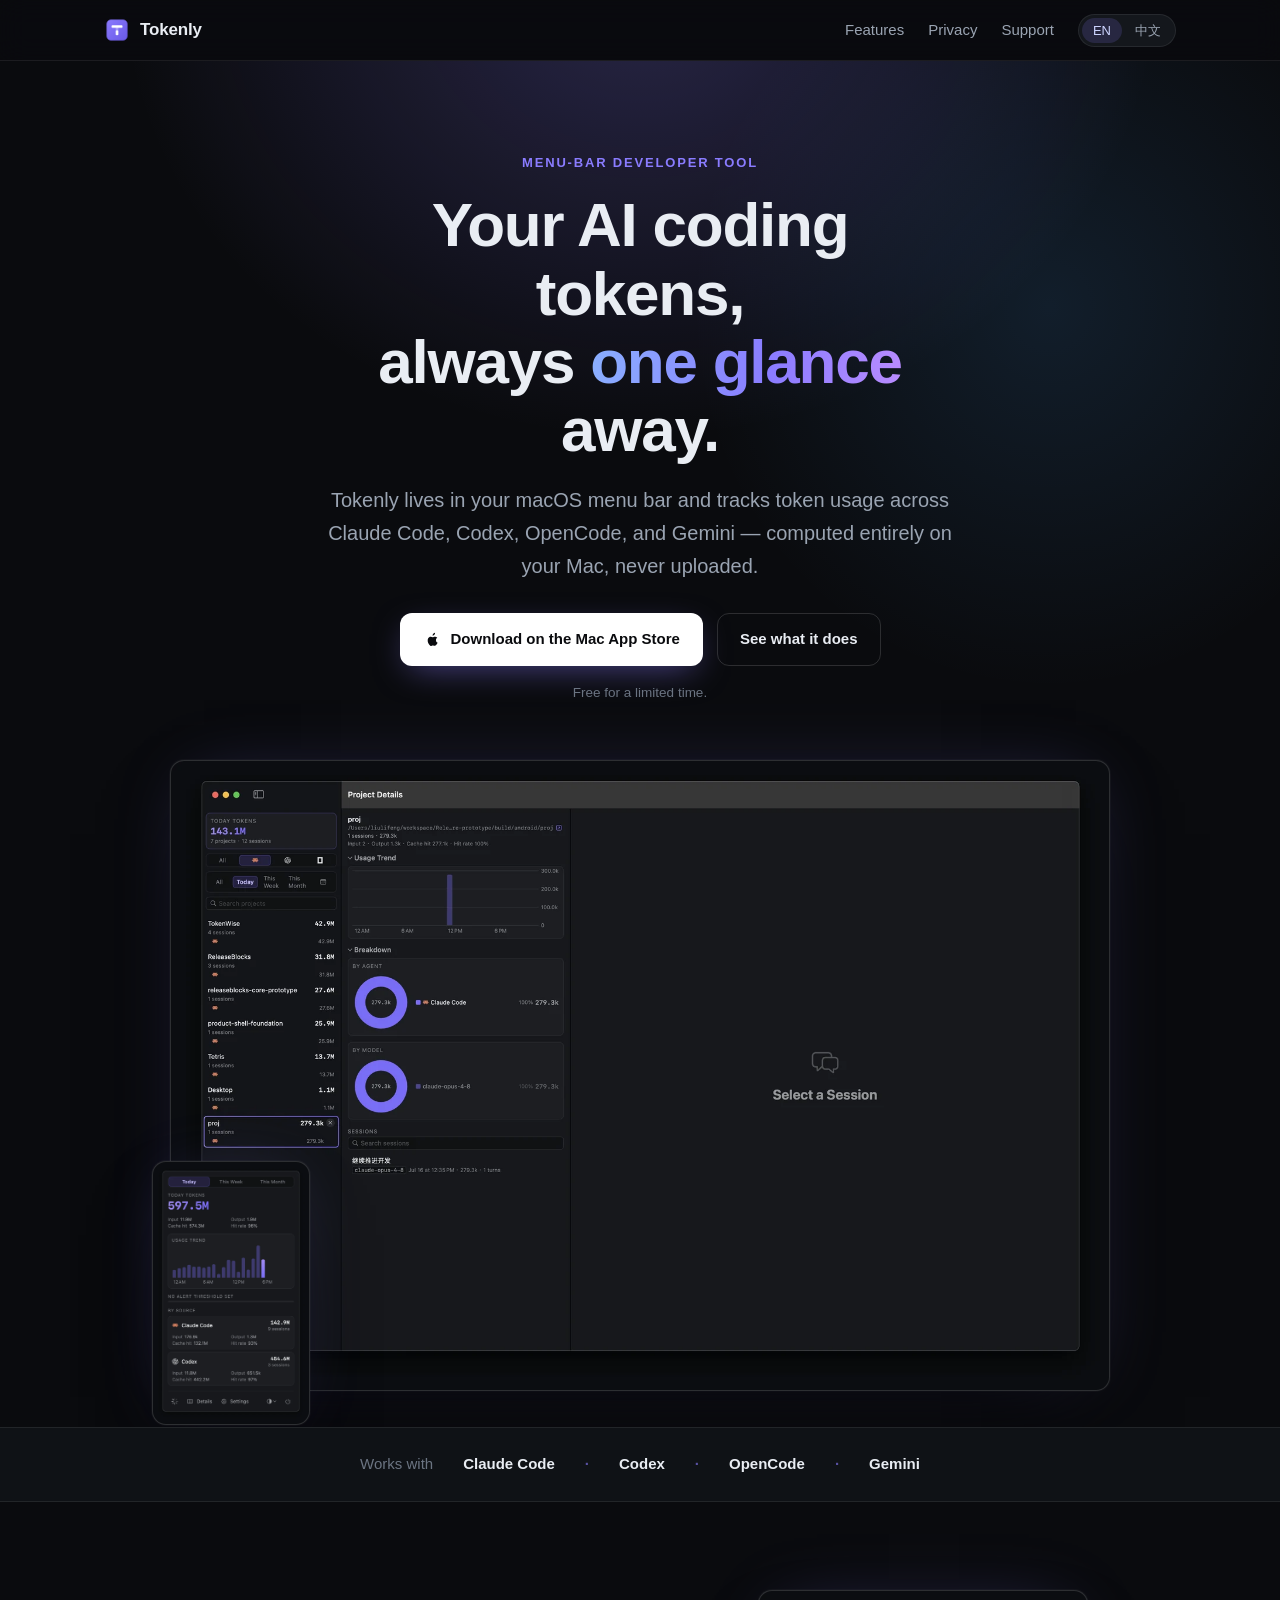
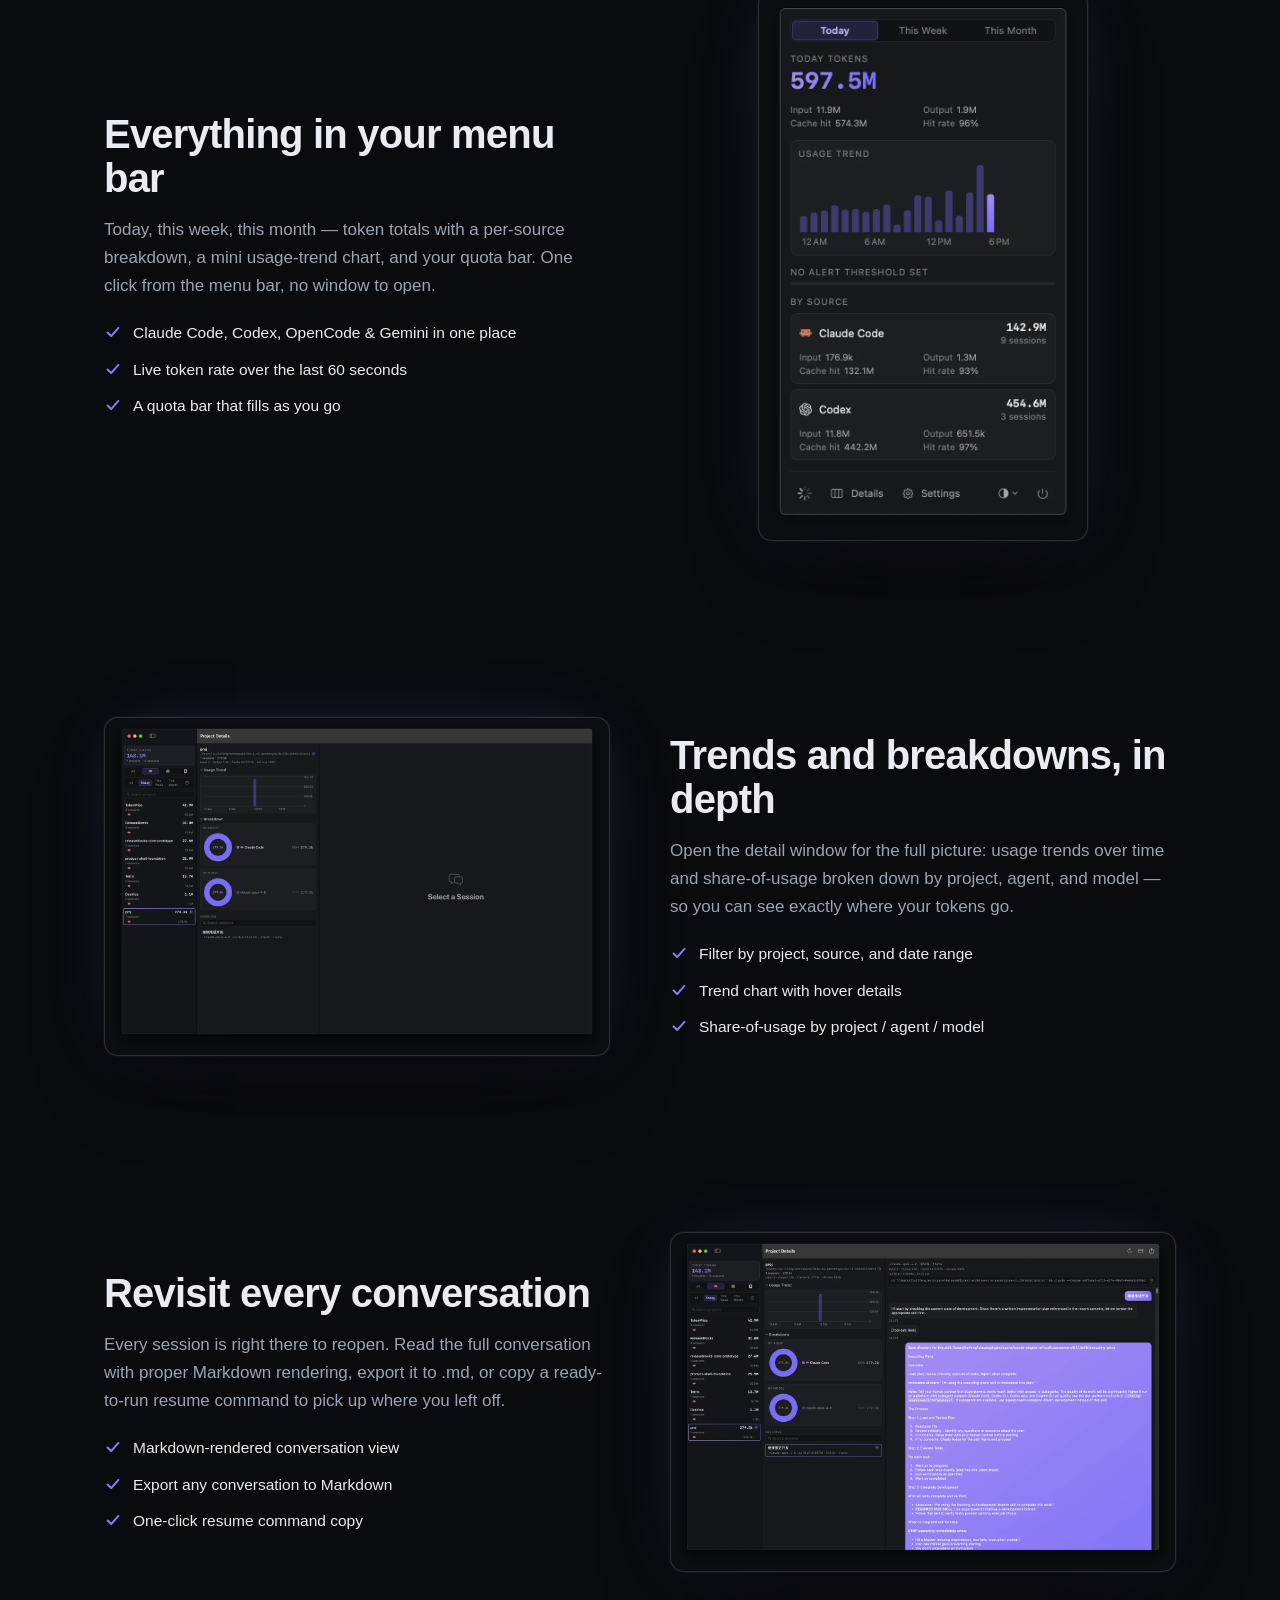
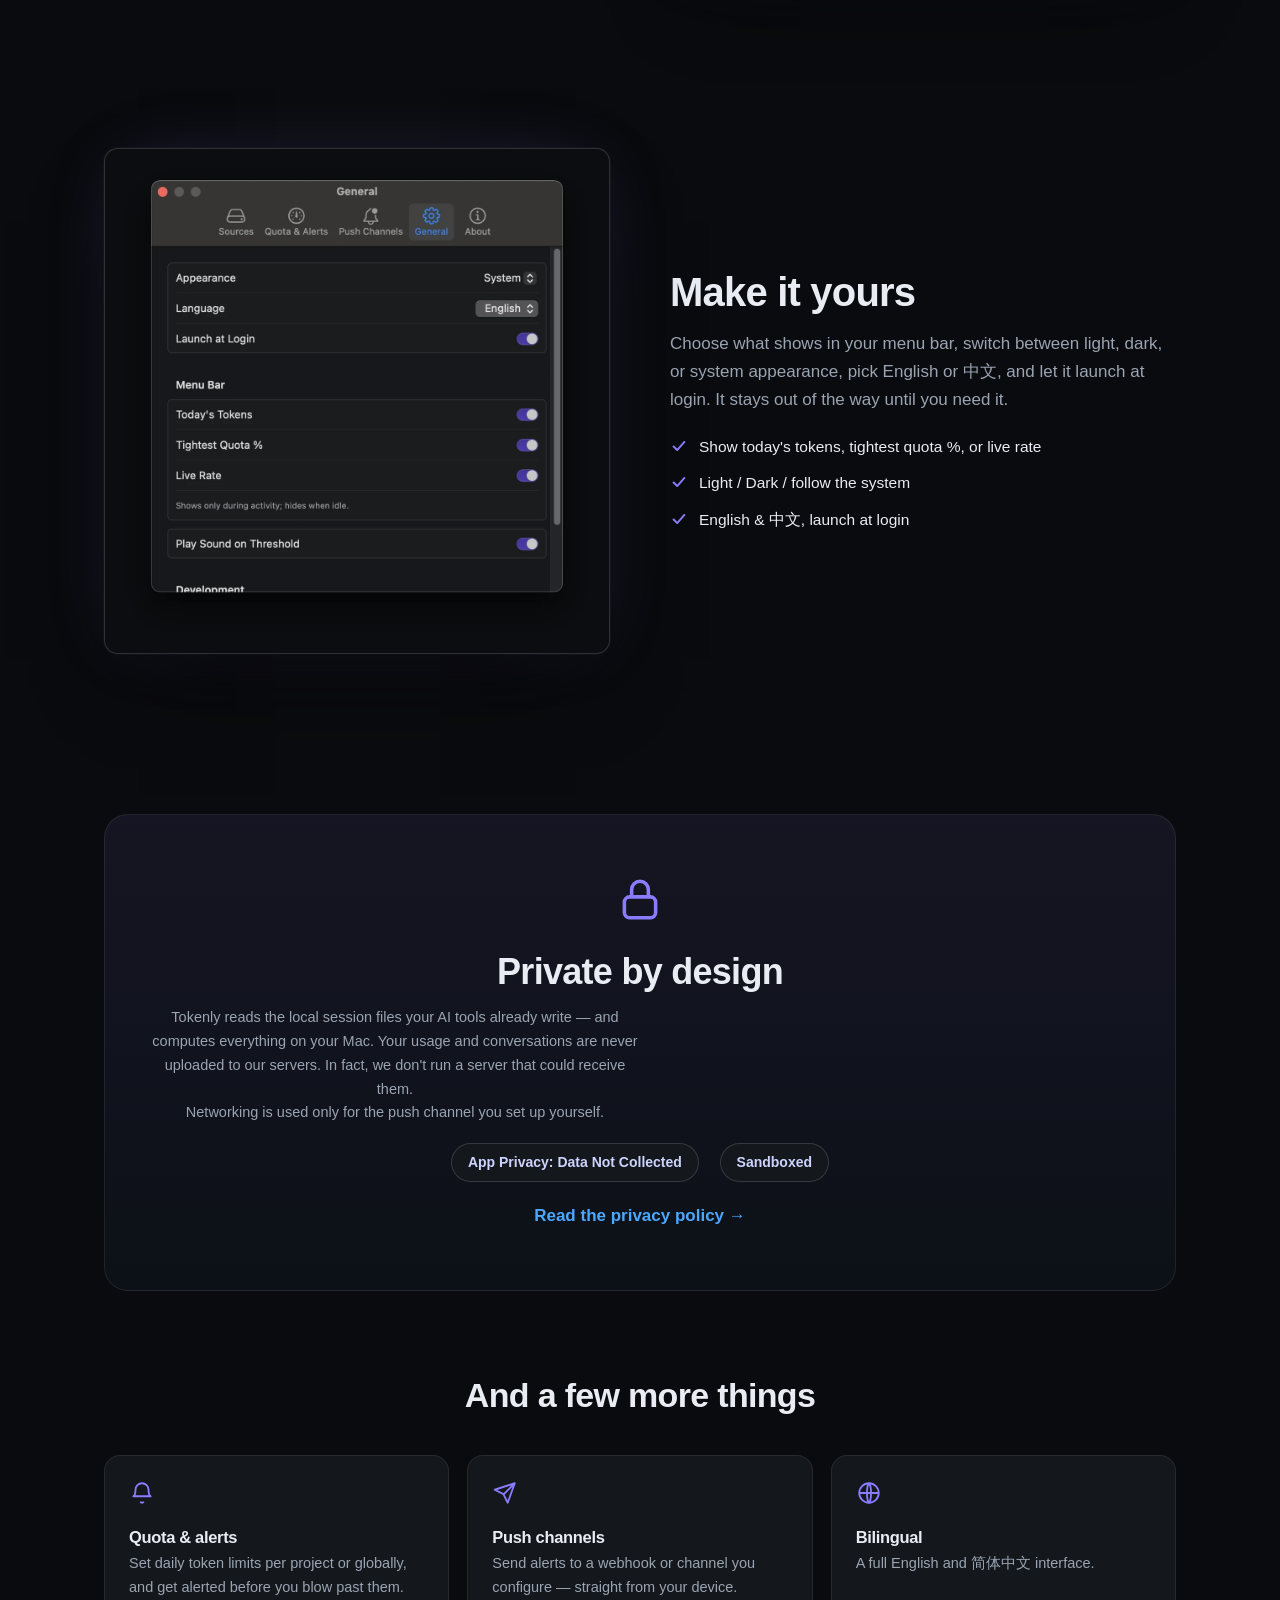
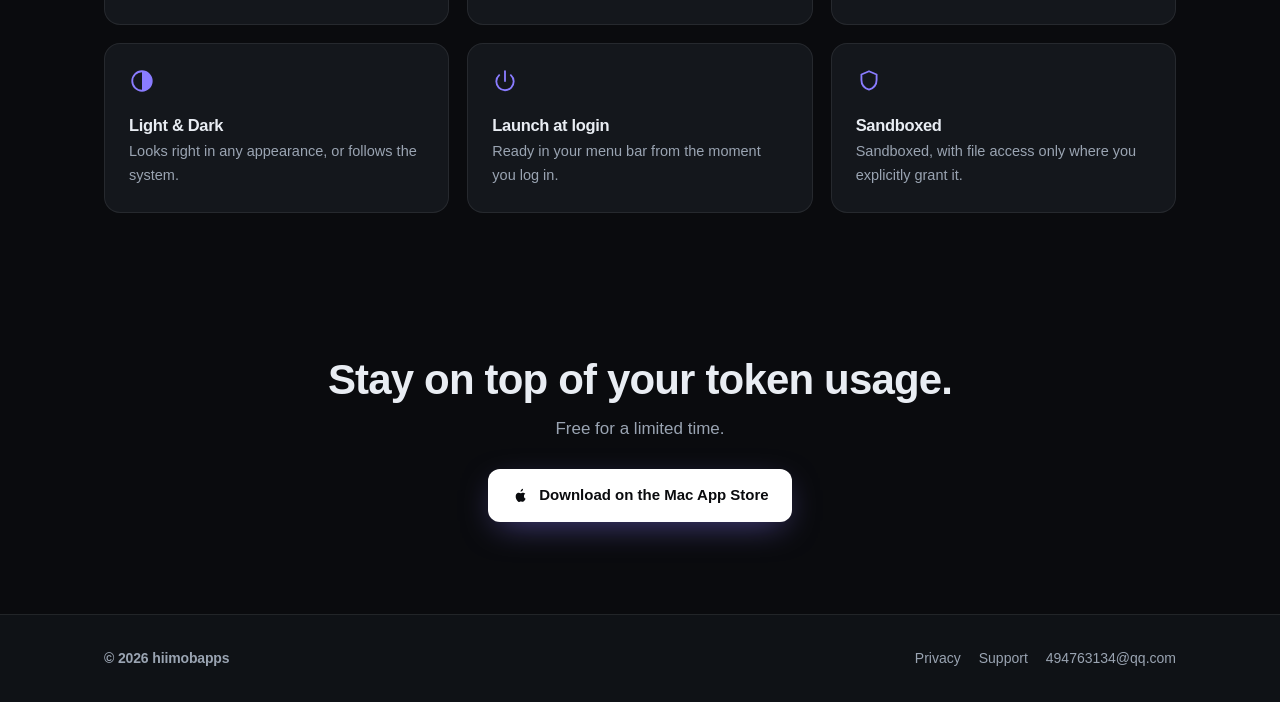
==== commit 254ef107: "rebrand: TokenWise → Tokenly 落地页/隐私/支持/README/样式/资源生成脚本的品牌名全部改为 Tokenly。 保留 ../TokenWise 主 app 仓路径引用" ====
--- a/index.html
+++ b/index.html
@@ -1,15 +1,15 @@
 <!doctype html>
 <html lang="en" data-lang="en"
-  data-title-en="TokenWise — AI coding token usage, in your menu bar"
-  data-title-zh="TokenWise — 菜单栏里的 AI 编程用量统计">
+  data-title-en="Tokenly — AI coding token usage, in your menu bar"
+  data-title-zh="Tokenly — 菜单栏里的 AI 编程用量统计">
 <head>
 <meta charset="utf-8">
 <meta name="viewport" content="width=device-width, initial-scale=1">
-<title>TokenWise — AI coding token usage, in your menu bar</title>
-<meta name="description" content="TokenWise is a macOS menu-bar tool that tracks token usage across Claude Code, Codex, OpenCode, and Gemini — computed locally, never uploaded.">
+<title>Tokenly — AI coding token usage, in your menu bar</title>
+<meta name="description" content="Tokenly is a macOS menu-bar tool that tracks token usage across Claude Code, Codex, OpenCode, and Gemini — computed locally, never uploaded.">
 <link rel="icon" href="assets/favicon.png" type="image/png">
 <meta property="og:type" content="website">
-<meta property="og:title" content="TokenWise — AI coding token usage, in your menu bar">
+<meta property="og:title" content="Tokenly — AI coding token usage, in your menu bar">
 <meta property="og:description" content="Track token usage across Claude Code, Codex, OpenCode & Gemini, right in your macOS menu bar. Computed locally, never uploaded.">
 <meta property="og:url" content="https://glzlaohuai.github.io/tokenwise-site/">
 <meta property="og:image" content="https://glzlaohuai.github.io/tokenwise-site/assets/og.png">
@@ -21,7 +21,7 @@
 
 <!-- ===== nav ===== -->
 <nav class="nav"><div class="container">
-  <a class="brand" href="./"><img src="assets/icon.png" alt="TokenWise">TokenWise</a>
+  <a class="brand" href="./"><img src="assets/icon.png" alt="Tokenly">Tokenly</a>
   <div class="nav-links">
     <a class="hide-sm" href="#features"><span data-lang-block="en">Features</span><span data-lang-block="zh">功能</span></a>
     <a class="hide-sm" href="privacy.html"><span data-lang-block="en">Privacy</span><span data-lang-block="zh">隐私</span></a>
@@ -43,8 +43,8 @@
       <span data-lang-block="zh">AI 编程用量，<br>菜单栏<span class="gradient">一眼</span>掌握。</span>
     </h1>
     <p class="sub">
-      <span data-lang-block="en">TokenWise lives in your macOS menu bar and tracks token usage across Claude Code, Codex, OpenCode, and Gemini — computed entirely on your Mac, never uploaded.</span>
-      <span data-lang-block="zh">TokenWise 常驻 macOS 菜单栏，统计 Claude Code、Codex、OpenCode、Gemini 的 token 用量——全部在本机计算，绝不上传。</span>
+      <span data-lang-block="en">Tokenly lives in your macOS menu bar and tracks token usage across Claude Code, Codex, OpenCode, and Gemini — computed entirely on your Mac, never uploaded.</span>
+      <span data-lang-block="zh">Tokenly 常驻 macOS 菜单栏，统计 Claude Code、Codex、OpenCode、Gemini 的 token 用量——全部在本机计算，绝不上传。</span>
     </p>
     <div class="cta">
       <!-- TODO: replace idXXXXXXXXXX with the real Mac App Store id after launch -->
@@ -58,8 +58,8 @@
   </div>
   <div class="container">
     <div class="hero-visual reveal">
-      <div class="shot shot-analysis" data-shot="analysis" role="img" aria-label="TokenWise detail window"></div>
-      <div class="shot shot-overview" data-shot="overview" role="img" aria-label="TokenWise menu-bar overview"></div>
+      <div class="shot shot-analysis" data-shot="analysis" role="img" aria-label="Tokenly detail window"></div>
+      <div class="shot shot-overview" data-shot="overview" role="img" aria-label="Tokenly menu-bar overview"></div>
     </div>
   </div>
 </header>
@@ -84,7 +84,7 @@
       <li><svg viewBox="0 0 20 20" fill="none" stroke="currentColor" stroke-width="2.2" stroke-linecap="round" stroke-linejoin="round"><path d="M4 10.5l4 4 8-9"/></svg><span data-lang-block="en">A quota bar that fills as you go</span><span data-lang-block="zh">额度进度条随用量实时推进</span></li>
     </ul>
   </div>
-  <div class="figure"><div class="figure--narrow"><div class="shot" data-shot="overview" role="img" aria-label="TokenWise menu-bar overview"></div></div></div>
+  <div class="figure"><div class="figure--narrow"><div class="shot" data-shot="overview" role="img" aria-label="Tokenly menu-bar overview"></div></div></div>
 </div></div></section>
 
 <!-- ===== feature 2: analysis ===== -->
@@ -101,7 +101,7 @@
       <li><svg viewBox="0 0 20 20" fill="none" stroke="currentColor" stroke-width="2.2" stroke-linecap="round" stroke-linejoin="round"><path d="M4 10.5l4 4 8-9"/></svg><span data-lang-block="en">Share-of-usage by project / agent / model</span><span data-lang-block="zh">按项目 / agent / 模型看占比</span></li>
     </ul>
   </div>
-  <div class="figure"><div class="shot" data-shot="analysis" role="img" aria-label="TokenWise analysis view"></div></div>
+  <div class="figure"><div class="shot" data-shot="analysis" role="img" aria-label="Tokenly analysis view"></div></div>
 </div></div></section>
 
 <!-- ===== feature 3: conversations ===== -->
@@ -118,7 +118,7 @@
       <li><svg viewBox="0 0 20 20" fill="none" stroke="currentColor" stroke-width="2.2" stroke-linecap="round" stroke-linejoin="round"><path d="M4 10.5l4 4 8-9"/></svg><span data-lang-block="en">One-click resume command copy</span><span data-lang-block="zh">一键复制 resume 命令</span></li>
     </ul>
   </div>
-  <div class="figure"><div class="shot" data-shot="conversations" role="img" aria-label="TokenWise conversation viewer"></div></div>
+  <div class="figure"><div class="shot" data-shot="conversations" role="img" aria-label="Tokenly conversation viewer"></div></div>
 </div></div></section>
 
 <!-- ===== feature 4: customize ===== -->
@@ -135,7 +135,7 @@
       <li><svg viewBox="0 0 20 20" fill="none" stroke="currentColor" stroke-width="2.2" stroke-linecap="round" stroke-linejoin="round"><path d="M4 10.5l4 4 8-9"/></svg><span data-lang-block="en">English &amp; 中文, launch at login</span><span data-lang-block="zh">中英双语，开机自启</span></li>
     </ul>
   </div>
-  <div class="figure"><div class="shot" data-shot="settings" role="img" aria-label="TokenWise settings"></div></div>
+  <div class="figure"><div class="shot" data-shot="settings" role="img" aria-label="Tokenly settings"></div></div>
 </div></div></section>
 
 <!-- ===== privacy band ===== -->
@@ -143,8 +143,8 @@
   <svg class="lock" viewBox="0 0 24 24" fill="none" stroke="currentColor" stroke-width="1.7"><rect x="4.5" y="10.5" width="15" height="10" rx="2.5"/><path d="M8 10.5V7a4 4 0 0 1 8 0v3.5"/></svg>
   <h2><span data-lang-block="en">Private by design</span><span data-lang-block="zh">隐私优先，数据不出本机</span></h2>
   <p>
-    <span data-lang-block="en">TokenWise reads the local session files your AI tools already write — and computes everything on your Mac. Your usage and conversations are never uploaded to our servers. In fact, we don't run a server that could receive them.</span>
-    <span data-lang-block="zh">TokenWise 读取 AI 工具本就写在本机的会话文件，并在你的 Mac 上完成全部计算。你的用量与对话绝不上传到我们的服务器——事实上，我们根本没有能接收它们的服务器。</span>
+    <span data-lang-block="en">Tokenly reads the local session files your AI tools already write — and computes everything on your Mac. Your usage and conversations are never uploaded to our servers. In fact, we don't run a server that could receive them.</span>
+    <span data-lang-block="zh">Tokenly 读取 AI 工具本就写在本机的会话文件，并在你的 Mac 上完成全部计算。你的用量与对话绝不上传到我们的服务器——事实上，我们根本没有能接收它们的服务器。</span>
   </p>
   <p>
     <span data-lang-block="en">Networking is used only for the push channel you set up yourself.</span>
--- a/assets/styles.css
+++ b/assets/styles.css
@@ -1,4 +1,4 @@
-/* ===== TokenWise site — shared design system ===== */
+/* ===== Tokenly site — shared design system ===== */
 :root{
   color-scheme:dark;
   --bg:#0a0b0e; --bg-elev:#0f1216; --surface:#14171c; --frame-bg:#0b0d10;
